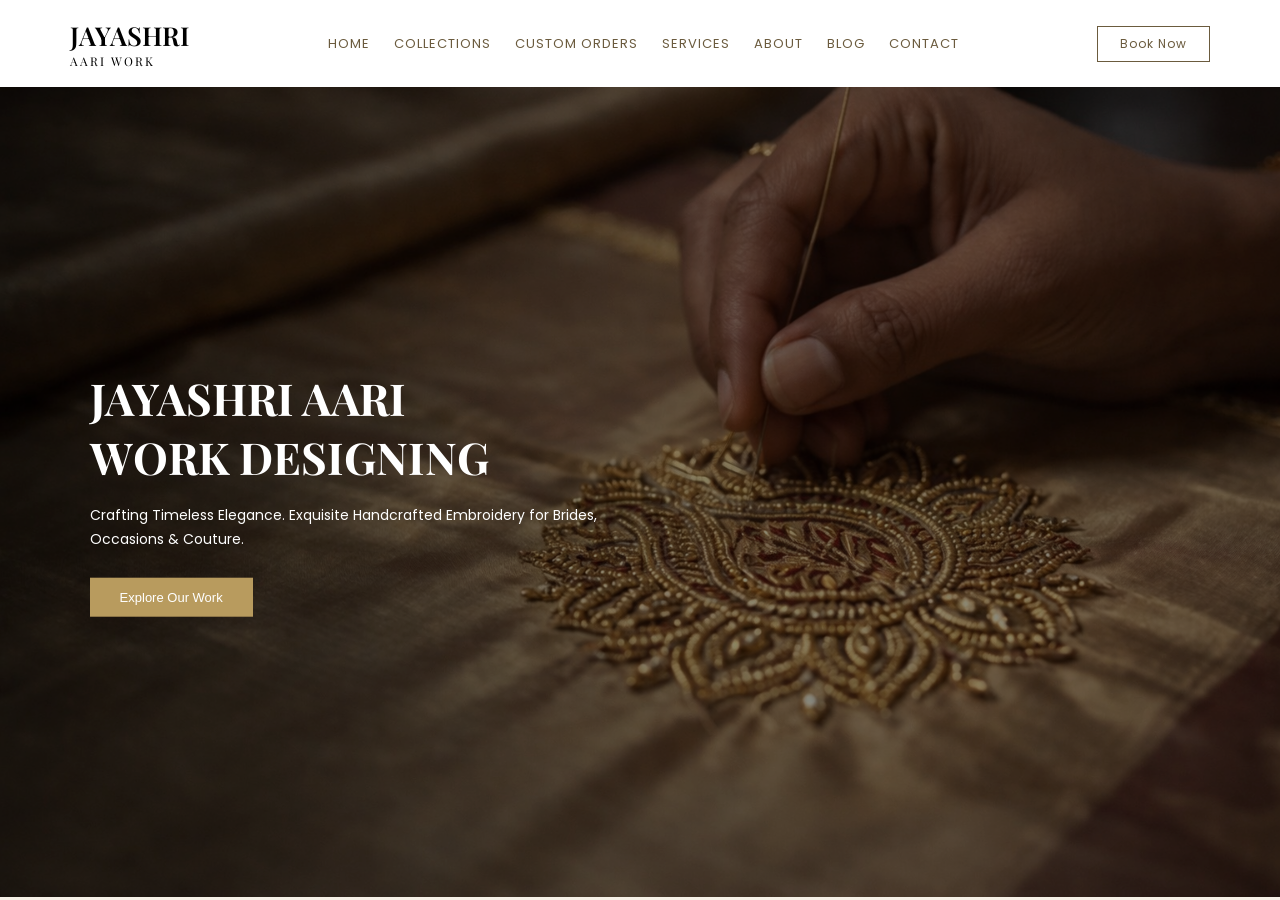
==== index.html @ 200599d6 "add a home page" ====
<!DOCTYPE html>
<html lang="en">
<head>
    <meta charset="UTF-8">
    <title>Jayashri Aari Work</title>

    <link rel="stylesheet" href="style.css">
    <link href="https://fonts.googleapis.com/css2?family=Playfair+Display:wght@400;600&family=Poppins:wght@300;400;500&display=swap" rel="stylesheet">
</head>

<body>

<!-- ================= HEADER ================= -->
<header class="header">

    <!-- LOGO -->
    <div class="logo">
       JAYASHRI <span>AARI WORK</span>
    </div>

    <!-- NAV -->
    <nav class="nav">
        <a href="index.html">Home</a>
        <a href="#">Collections</a>
        <a href="#">Custom Orders</a>
        <a href="#">Services</a>
        <a href="#">About</a>
        <a href="#">Blog</a>
        <a href="#">Contact</a>
    </nav>

    <!-- BOOK NOW -->
    <a 
        href="https://wa.me/917620535309?text=Hello%20Jayashri%20Aari%20Work%20Team%2C%0A%0AI%20am%20interested%20in%20custom%20Aari%20embroidery%20work.%20Please%20share%20details%20about%20designs%2C%20pricing%20and%20availability.%0A%0AThank%20you."
        target="_blank"
        class="shop-btn"
    >
        Book Now
    </a>

</header>

<!-- ================= HERO SECTION ================= -->
<section class="hero">
    <div class="hero-content">
        <h1>JAYASHRI AARI <br> WORK DESIGNING</h1>
        <p>
            Crafting Timeless Elegance. Exquisite Handcrafted
            Embroidery for Brides, Occasions & Couture.
        </p>
        <button class="explore-btn">Explore Our Work</button>
    </div>
</section>

</body>
</html>
---- style.css ----
* {
    margin: 0;
    padding: 0;
    box-sizing: border-box;
}

body {
    font-family: 'Poppins', sans-serif;
    background-color: #f6f1e7;
}

/* ================= HEADER ================= */
.header {
    display: flex;
    align-items: center;
    justify-content: space-between;
    padding: 18px 70px;
    background-color: #ffffff;
}

/* LOGO */
.logo {
    font-family: 'Playfair Display', serif;
    font-size: 26px;
    font-weight: 600;
    color: #000;
}

.logo span {
    display: block;
    font-size: 12px;
    letter-spacing: 2px;
    font-weight: 400;
}

/* NAV */
.nav {
    display: flex;
    gap: 24px;
}

.nav a {
    text-decoration: none;
    color: #6b5b3e;
    font-size: 13px;
    letter-spacing: 1px;
    text-transform: uppercase;
}

/* BOOK NOW */
.shop-btn {
    text-decoration: none;
    border: 1px solid #6b5b3e;
    padding: 8px 22px;
    color: #6b5b3e;
    font-size: 12px;
    letter-spacing: 1px;
}

/* ================= HERO ================= */
.hero {
    position: relative;
    height: calc(100vh - 90px);
    background-image: url("images/hero.png");
    background-size: cover;
    background-position: center right;
}

/* OVERLAY */
.hero::after {
    content: "";
    position: absolute;
    inset: 0;
    background: rgba(0,0,0,0.45);
}

/* HERO CONTENT */
.hero-content {
    position: absolute;
    top: 50%;
    left: 7%;
    transform: translateY(-50%);
    color: #fff;
    max-width: 520px;
    z-index: 2;
}

.hero-content h1 {
    font-family: 'Playfair Display', serif;
    font-size: 44px;
    margin-bottom: 18px;
}

.hero-content p {
    font-size: 14px;
    line-height: 1.7;
    margin-bottom: 26px;
}

/* BUTTON */
.explore-btn {
    background-color: #b89b5e;
    border: none;
    padding: 12px 30px;
    color: #fff;
    font-size: 13px;
    cursor: pointer;
}
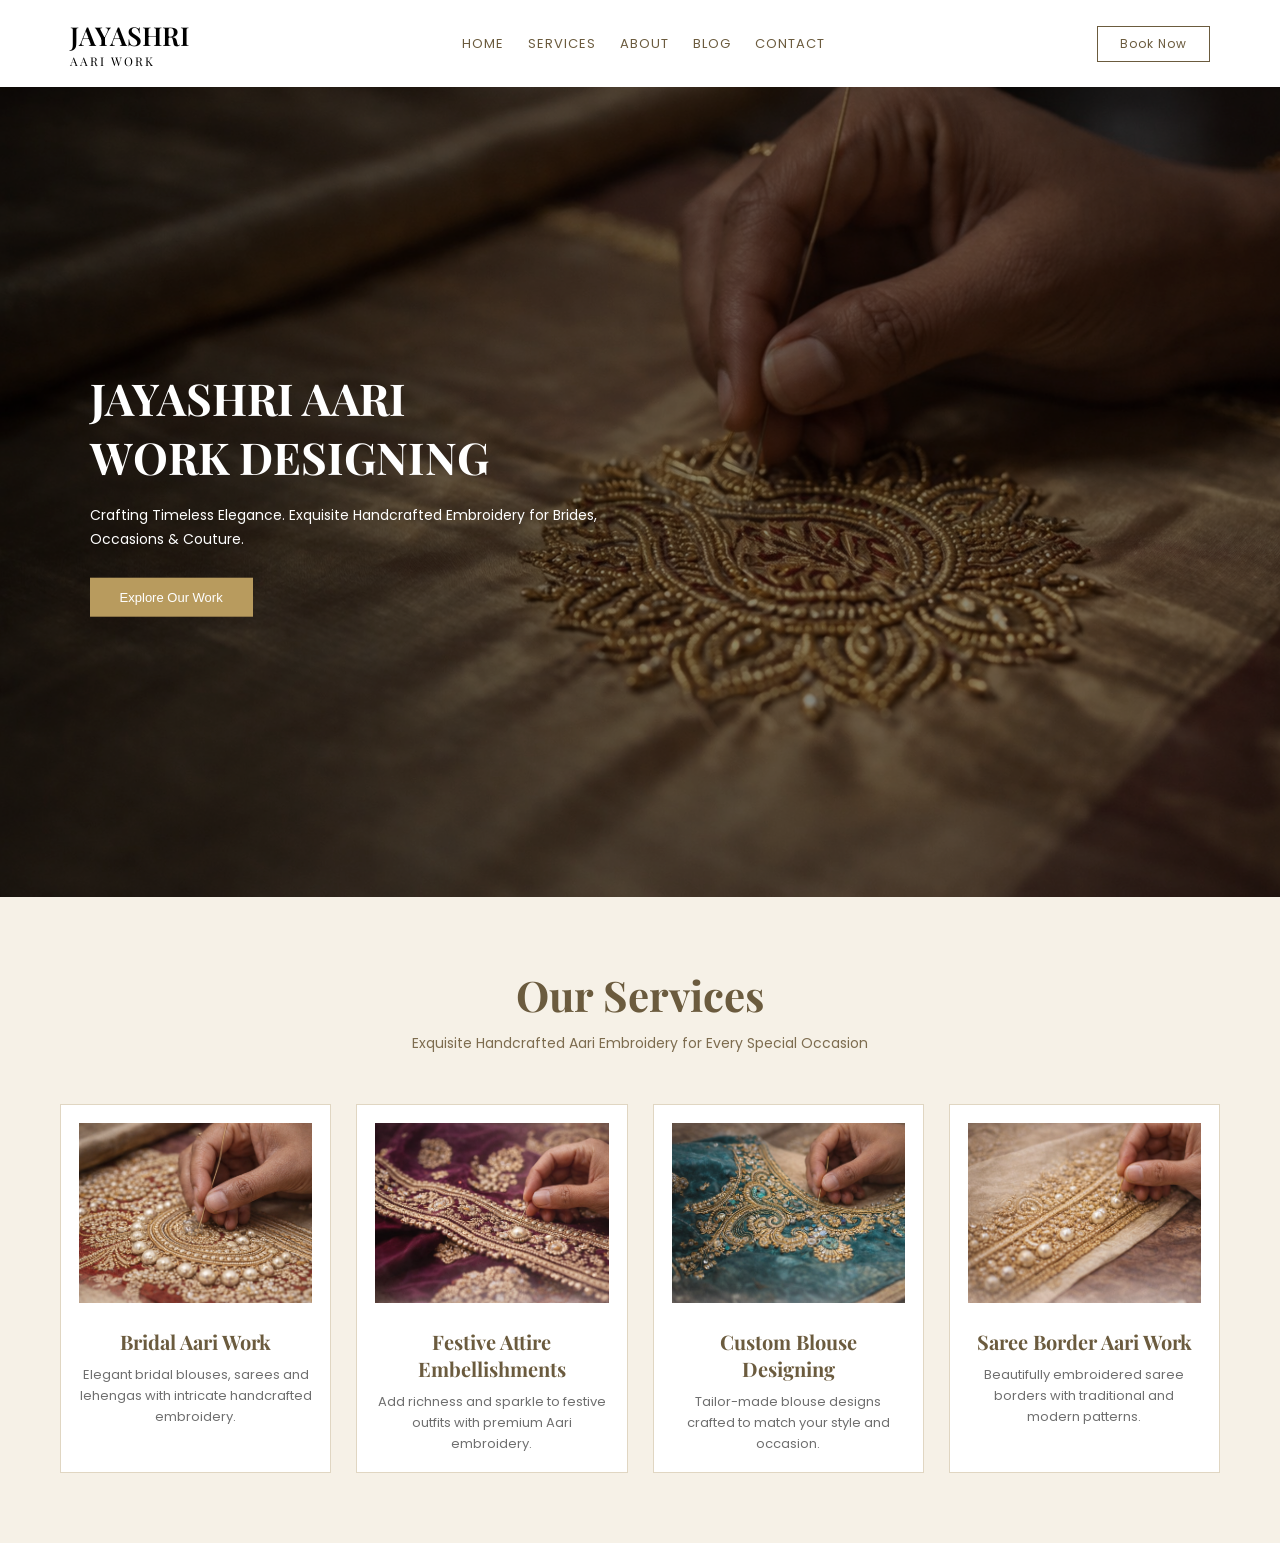
==== commit 190d0313: "add a services" ====
--- a/index.html
+++ b/index.html
@@ -21,9 +21,7 @@
     <!-- NAV -->
     <nav class="nav">
         <a href="index.html">Home</a>
-        <a href="#">Collections</a>
-        <a href="#">Custom Orders</a>
-        <a href="#">Services</a>
+        <a href="#service">Services</a>
         <a href="#">About</a>
         <a href="#">Blog</a>
         <a href="#">Contact</a>
@@ -52,5 +50,55 @@
     </div>
 </section>
 
+
+<!-- SERVICES SECTION -->
+    <section class="services" id="service">
+        <h1>Our Services</h1>
+        <p class="subtitle">
+            Exquisite Handcrafted Aari Embroidery for Every Special Occasion
+        </p>
+
+        <div class="services-container">
+
+            <!-- Service 1 -->
+            <div class="service-card">
+                <img src="images/service1.png" alt="Bridal Aari Work">
+                <h3>Bridal Aari Work</h3>
+                <p>
+                    Elegant bridal blouses, sarees and lehengas with intricate handcrafted embroidery.
+                </p>
+            </div>
+
+            <!-- Service 2 -->
+            <div class="service-card">
+                <img src="images/service2png.png" alt="Festive Wear">
+                <h3>Festive Attire Embellishments</h3>
+                <p>
+                    Add richness and sparkle to festive outfits with premium Aari embroidery.
+                </p>
+            </div>
+
+            <!-- Service 3 -->
+            <div class="service-card">
+                <img src="images/service3.png" alt="Custom Blouse">
+                <h3>Custom Blouse Designing</h3>
+                <p>
+                    Tailor-made blouse designs crafted to match your style and occasion.
+                </p>
+            </div>
+
+            <!-- Service 4 -->
+            <div class="service-card">
+                <img src="images/service4png.png" alt="Saree Border">
+                <h3>Saree Border Aari Work</h3>
+                <p>
+                    Beautifully embroidered saree borders with traditional and modern patterns.
+                </p>
+            </div>
+
+        </div>
+    </section>
+
+
 </body>
 </html>
--- a/style.css
+++ b/style.css
@@ -105,4 +105,65 @@
     color: #fff;
     font-size: 13px;
     cursor: pointer;
+}
+
+/* SERVICES SECTION */
+.services {
+    padding: 70px 60px;
+    text-align: center;
+}
+
+.services h1 {
+    font-family: 'Playfair Display', serif;
+    font-size: 42px;
+    color: #6b5b3e;
+    margin-bottom: 10px;
+}
+
+.subtitle {
+    font-size: 14px;
+    color: #7d6c4f;
+    margin-bottom: 50px;
+}
+
+/* FLEX CONTAINER (ONE LINE) */
+.services-container {
+    display: flex;
+    gap: 25px;
+    justify-content: space-between;
+    flex-wrap: nowrap; /* ⭐ all services in one line */
+}
+
+/* SERVICE CARD */
+.service-card {
+    background-color: #fff;
+    width: 25%;
+    border: 1px solid #e0d6c2;
+    padding: 18px;
+    transition: all 0.3s ease;
+}
+
+.service-card:hover {
+    transform: translateY(-8px);
+    box-shadow: 0 10px 30px rgba(0,0,0,0.12);
+}
+
+.service-card img {
+    width: 100%;
+    height: 180px;
+    object-fit: cover;
+    margin-bottom: 18px;
+}
+
+.service-card h3 {
+    font-family: 'Playfair Display', serif;
+    font-size: 20px;
+    color: #6b5b3e;
+    margin-bottom: 10px;
+}
+
+.service-card p {
+    font-size: 13px;
+    color: #6f6f6f;
+    line-height: 1.6;
 }
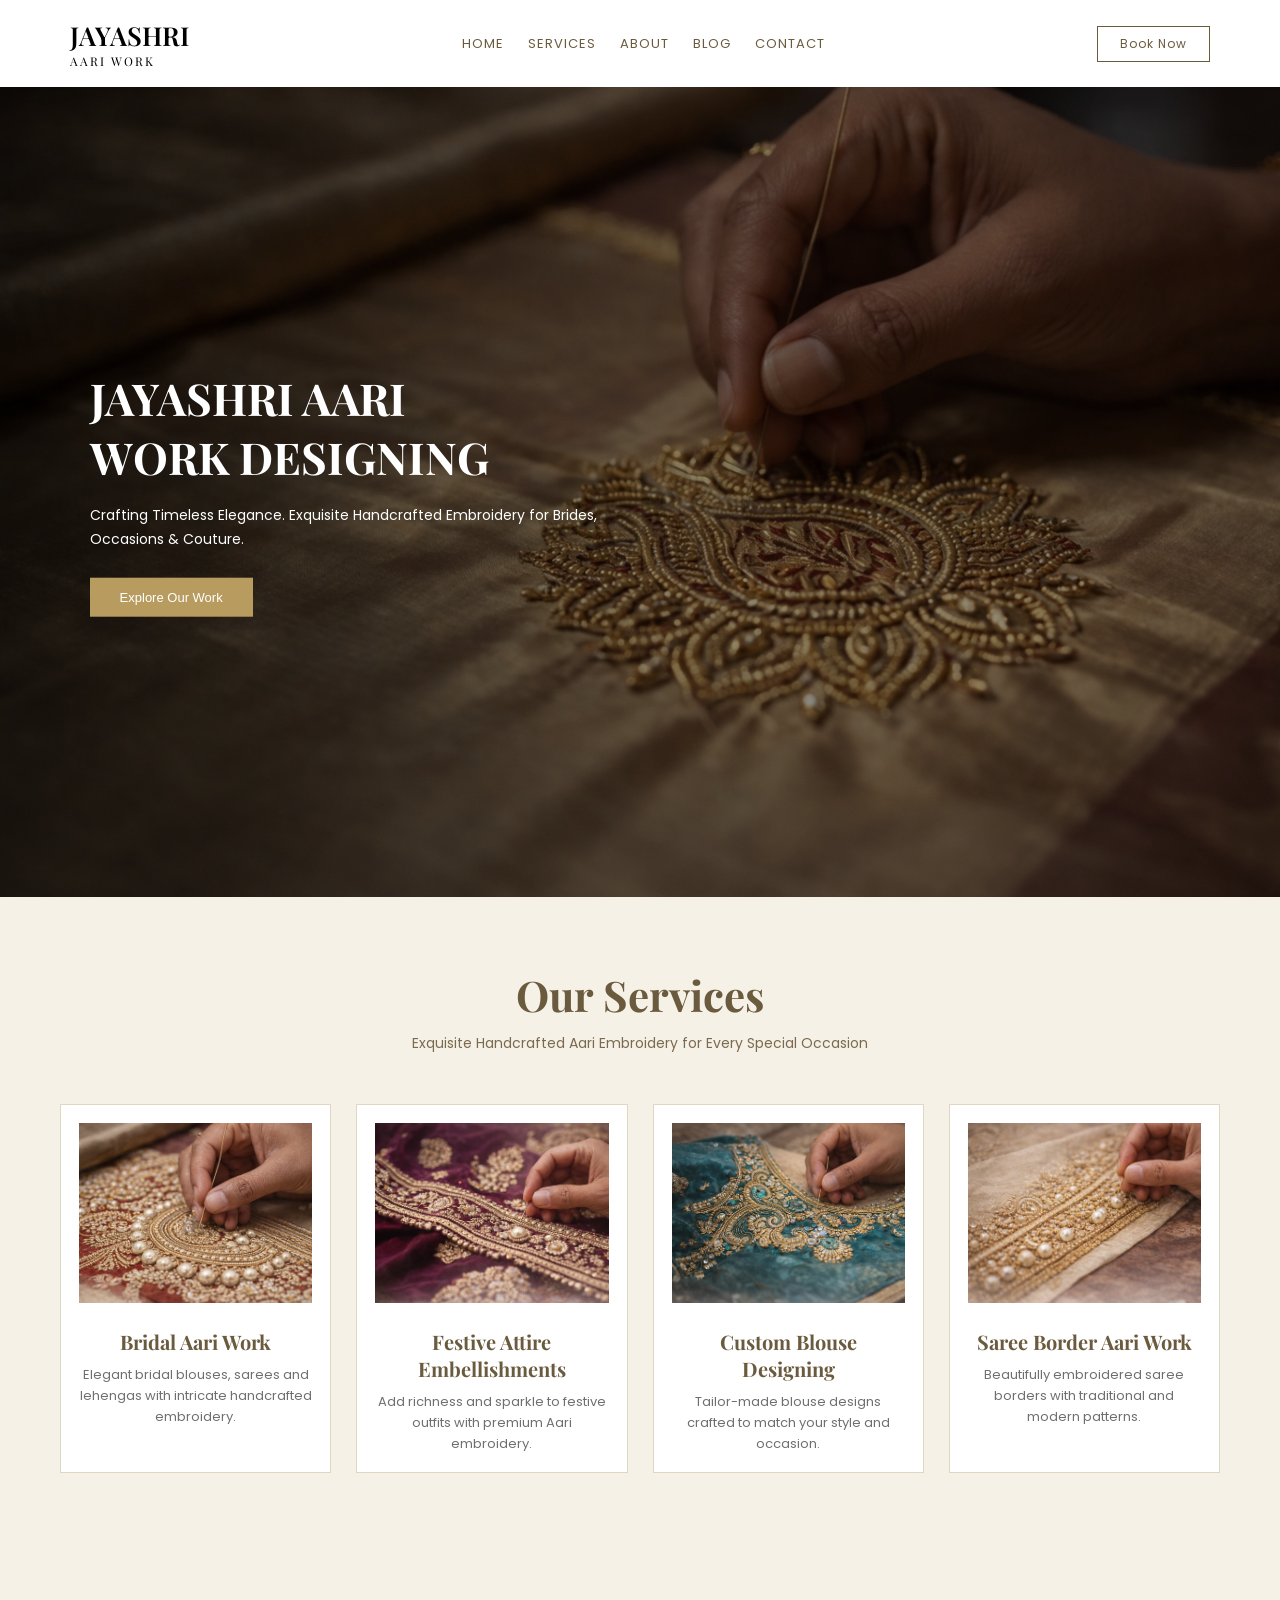
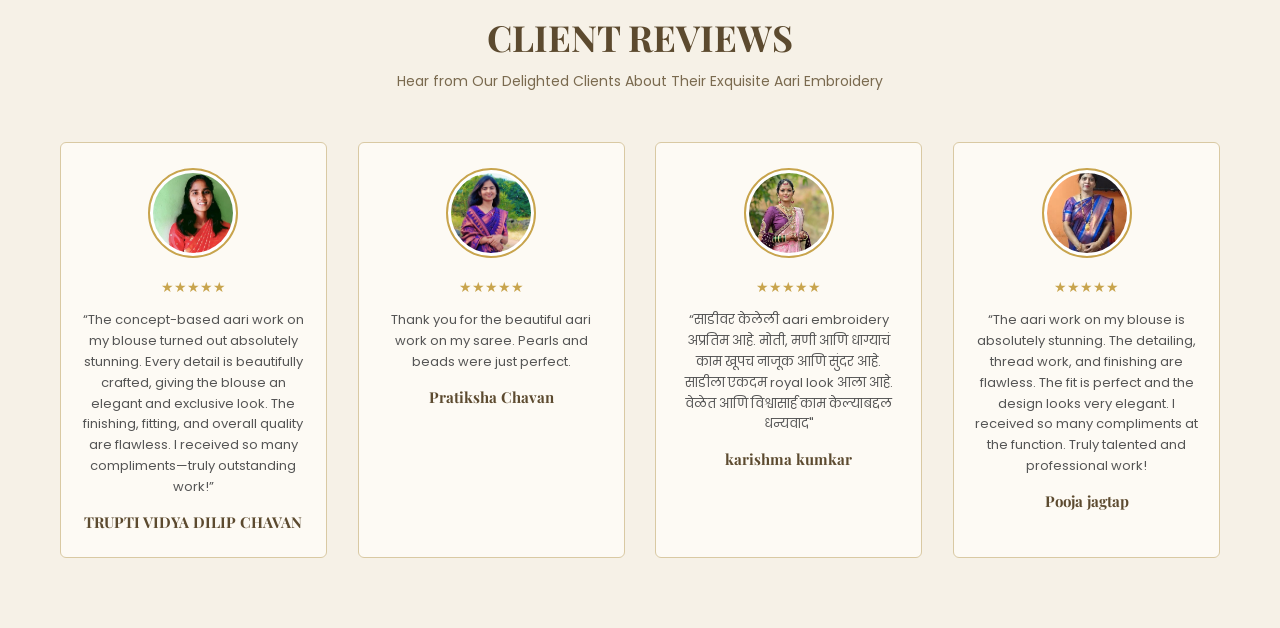
==== commit 8ff06c65: "add a media queries ,reviews" ====
--- a/index.html
+++ b/index.html
@@ -1,57 +1,57 @@
 <!DOCTYPE html>
 <html lang="en">
+
 <head>
     <meta charset="UTF-8">
     <title>Jayashri Aari Work</title>
 
     <link rel="stylesheet" href="style.css">
-    <link href="https://fonts.googleapis.com/css2?family=Playfair+Display:wght@400;600&family=Poppins:wght@300;400;500&display=swap" rel="stylesheet">
+    <link
+        href="https://fonts.googleapis.com/css2?family=Playfair+Display:wght@400;600&family=Poppins:wght@300;400;500&display=swap"
+        rel="stylesheet">
 </head>
 
 <body>
 
-<!-- ================= HEADER ================= -->
-<header class="header">
+    <!-- ================= HEADER ================= -->
+    <header class="header">
 
-    <!-- LOGO -->
-    <div class="logo">
-       JAYASHRI <span>AARI WORK</span>
-    </div>
+        <!-- LOGO -->
+        <div class="logo">
+            JAYASHRI <span>AARI WORK</span>
+        </div>
 
-    <!-- NAV -->
-    <nav class="nav">
-        <a href="index.html">Home</a>
-        <a href="#service">Services</a>
-        <a href="#">About</a>
-        <a href="#">Blog</a>
-        <a href="#">Contact</a>
-    </nav>
+        <!-- NAV -->
+        <nav class="nav">
+            <a href="index.html">Home</a>
+            <a href="#service">Services</a>
+            <a href="#">About</a>
+            <a href="#">Blog</a>
+            <a href="#">Contact</a>
+        </nav>
 
-    <!-- BOOK NOW -->
-    <a 
-        href="https://wa.me/917620535309?text=Hello%20Jayashri%20Aari%20Work%20Team%2C%0A%0AI%20am%20interested%20in%20custom%20Aari%20embroidery%20work.%20Please%20share%20details%20about%20designs%2C%20pricing%20and%20availability.%0A%0AThank%20you."
-        target="_blank"
-        class="shop-btn"
-    >
-        Book Now
-    </a>
+        <!-- BOOK NOW -->
+        <a href="https://wa.me/917620535309?text=Hello%20Jayashri%20Aari%20Work%20Team%2C%0A%0AI%20am%20interested%20in%20custom%20Aari%20embroidery%20work.%20Please%20share%20details%20about%20designs%2C%20pricing%20and%20availability.%0A%0AThank%20you."
+            target="_blank" class="shop-btn">
+            Book Now
+        </a>
 
-</header>
+    </header>
 
-<!-- ================= HERO SECTION ================= -->
-<section class="hero">
-    <div class="hero-content">
-        <h1>JAYASHRI AARI <br> WORK DESIGNING</h1>
-        <p>
-            Crafting Timeless Elegance. Exquisite Handcrafted
-            Embroidery for Brides, Occasions & Couture.
-        </p>
-        <button class="explore-btn">Explore Our Work</button>
-    </div>
-</section>
+    <!-- ================= HERO SECTION ================= -->
+    <section class="hero">
+        <div class="hero-content">
+            <h1>JAYASHRI AARI <br> WORK DESIGNING</h1>
+            <p>
+                Crafting Timeless Elegance. Exquisite Handcrafted
+                Embroidery for Brides, Occasions & Couture.
+            </p>
+            <button class="explore-btn">Explore Our Work</button>
+        </div>
+    </section>
 
 
-<!-- SERVICES SECTION -->
+    <!-- SERVICES SECTION -->
     <section class="services" id="service">
         <h1>Our Services</h1>
         <p class="subtitle">
@@ -100,5 +100,63 @@
     </section>
 
 
+    <section class="reviews-section">
+
+        <h2>CLIENT REVIEWS</h2>
+        <p class="subtitle">
+            Hear from Our Delighted Clients About Their Exquisite Aari Embroidery
+        </p>
+
+        <div class="reviews-container">
+
+            <!-- Review 1 -->
+            <div class="review-card">
+                <img src="images/truptijpg.jpg" alt="Client">
+                <div class="stars">★★★★★</div>
+                <p>
+                 “The concept-based aari work on my blouse turned out absolutely stunning. Every detail is beautifully crafted, giving the blouse an elegant and exclusive look. The finishing, fitting, and overall quality are flawless. I received so many compliments—truly outstanding work!”
+                </p>
+                <h4>TRUPTI VIDYA DILIP CHAVAN</h4>
+            </div>
+
+            <!-- Review 2 -->
+            <div class="review-card">
+                <img src="images/pratiksha.jpeg" alt="Client">
+                <div class="stars">★★★★★</div>
+                <p>
+                    Thank you for the beautiful aari work on my saree.
+                    Pearls and beads were just perfect.
+                </p>
+                <h4>Pratiksha Chavan</h4>
+            </div>
+
+            <!-- Review 3 -->
+            <div class="review-card">
+                <img src="images/karishma.jpeg" alt="Client">
+                <div class="stars">★★★★★</div>
+                <p>
+                    “साडीवर केलेली aari embroidery अप्रतिम आहे. मोती, मणी आणि धाग्याचं काम खूपच नाजूक आणि सुंदर आहे.
+                    साडीला एकदम royal look आला आहे. वेळेत आणि विश्वासार्ह काम केल्याबद्दल धन्यवाद"
+                </p>
+                <h4>karishma kumkar</h4>
+            </div>
+
+            <!-- Review 4 -->
+            <div class="review-card">
+                <img src="images/pooja (1).jpeg" alt="Client">
+                <div class="stars">★★★★★</div>
+                <p>
+                    “The aari work on my blouse is absolutely stunning. The detailing, thread work, and finishing are
+                    flawless. The fit is perfect and the design looks very elegant. I received so many compliments at
+                    the function. Truly talented and professional work!
+                </p>
+                <h4>Pooja jagtap</h4>
+            </div>
+
+        </div>
+
+    </section>
+   
 </body>
+
 </html>
--- a/style.css
+++ b/style.css
@@ -131,7 +131,7 @@
     display: flex;
     gap: 25px;
     justify-content: space-between;
-    flex-wrap: nowrap; /* ⭐ all services in one line */
+    flex-wrap: nowrap; 
 }
 
 /* SERVICE CARD */
@@ -166,4 +166,228 @@
     font-size: 13px;
     color: #6f6f6f;
     line-height: 1.6;
+}
+/* client review */
+* {
+  margin: 0;
+  padding: 0;
+  box-sizing: border-box;
+}
+
+body {
+  font-family: 'Poppins', sans-serif;
+  background: #f6f1e7;
+}
+
+/* SECTION */
+.reviews-section {
+  padding: 70px 60px;
+  text-align: center;
+}
+
+.reviews-section h2 {
+  font-family: 'Playfair Display', serif;
+  font-size: 36px;
+  color: #5c4a2f;
+  margin-bottom: 10px;
+}
+
+.subtitle {
+  font-size: 14px;
+  color: #7a6a4f;
+  margin-bottom: 50px;
+}
+
+/* FLEX CONTAINER – ONE LINE */
+.reviews-container {
+  display: flex;
+  justify-content: space-between;
+  gap: 25px;
+}
+
+/* CARD */
+.review-card {
+  background: #fdfaf4;
+  border: 1px solid #d9c9a3;
+  padding: 25px 20px;
+  width: 23%;
+  text-align: center;
+  border-radius: 6px;
+}
+
+/* IMAGE – SHARP & CLEAR */
+.review-card img {
+  width: 90px;
+  height: 90px;
+  border-radius: 50%;
+  object-fit: cover;
+  object-position: center;
+  margin-bottom: 12px;
+
+  border: 2px solid #c8a44d;
+  padding: 3px;
+  background: #fff;
+
+  image-rendering: -webkit-optimize-contrast;
+  image-rendering: crisp-edges;
+}
+
+/* STARS */
+.stars {
+  color: #c8a44d;
+  font-size: 14px;
+  margin-bottom: 12px;
+}
+
+/* REVIEW TEXT */
+.review-card p {
+  font-size: 13px;
+  line-height: 1.6;
+  color: #555;
+  margin-bottom: 14px;
+}
+
+/* NAME */
+.review-card h4 {
+  font-family: 'Playfair Display', serif;
+  font-size: 15px;
+  color: #5c4a2f;
+}
+
+.menu-toggle {
+  display: none;
+  flex-direction: column;
+  cursor: pointer;
+  gap: 5px;
+}
+
+.menu-toggle span {
+  width: 25px;
+  height: 2px;
+  background-color: #6b5b3e;
+}
+
+
+
+@media (max-width: 992px) {
+
+  .header {
+    padding: 14px 40px;
+  }
+
+  .logo {
+    font-size: 22px;
+  }
+
+  .nav {
+    gap: 16px;
+  }
+
+  .hero-content {
+    left: 5%;
+    max-width: 90%;
+  }
+
+  .hero-content h1 {
+    font-size: 34px;
+  }
+
+  .services {
+    padding: 60px 40px;
+  }
+
+  .service-card {
+    width: 48%;
+  }
+
+  .reviews-section {
+    padding: 60px 40px;
+  }
+
+  .review-card {
+    width: 48%;
+  }
+}@media (max-width: 768px) {
+
+  /* HEADER */
+  .header {
+    padding: 14px 20px;
+    position: relative;
+  }
+  /* LOGO CENTER */
+  .logo {
+    position: relative;
+    left: 50%;
+    transform: translateX(-50%);
+    font-size: 22px;
+    font-weight: 600;
+  }
+
+  /* SHOW TOGGLE */
+  .menu-toggle {
+    display: flex;
+  }
+
+  /* HIDE NAV INITIALLY */
+  .nav {
+    position: absolute;
+    top: 100%;
+    left: 0;
+    width: 100%;
+    background: #ffffff;
+    flex-direction: column;
+    align-items: center;
+    gap: 18px;
+    padding: 20px 0;
+    display: none;
+    border-top: 1px solid #ddd;
+    z-index: 999;
+  }
+
+  .nav.active {
+    display: flex;
+  }
+
+  .shop-btn {
+    display: none;
+  }
+
+  /* HERO */
+  .hero {
+    height: 80vh;
+  }
+
+  .hero-content h1 {
+    font-size: 28px;
+  }
+
+  .hero-content p {
+    font-size: 13px;
+  }
+
+  /* SERVICES */
+  .services {
+    padding: 50px 20px;
+  }
+
+  .services-container {
+    flex-direction: column;
+  }
+
+  .service-card {
+    width: 100%;
+  }
+
+  /* REVIEWS */
+  .reviews-section {
+    padding: 50px 20px;
+  }
+
+  .reviews-container {
+    flex-direction: column;
+  }
+
+  .review-card {
+    width: 100%;
+  }
 }
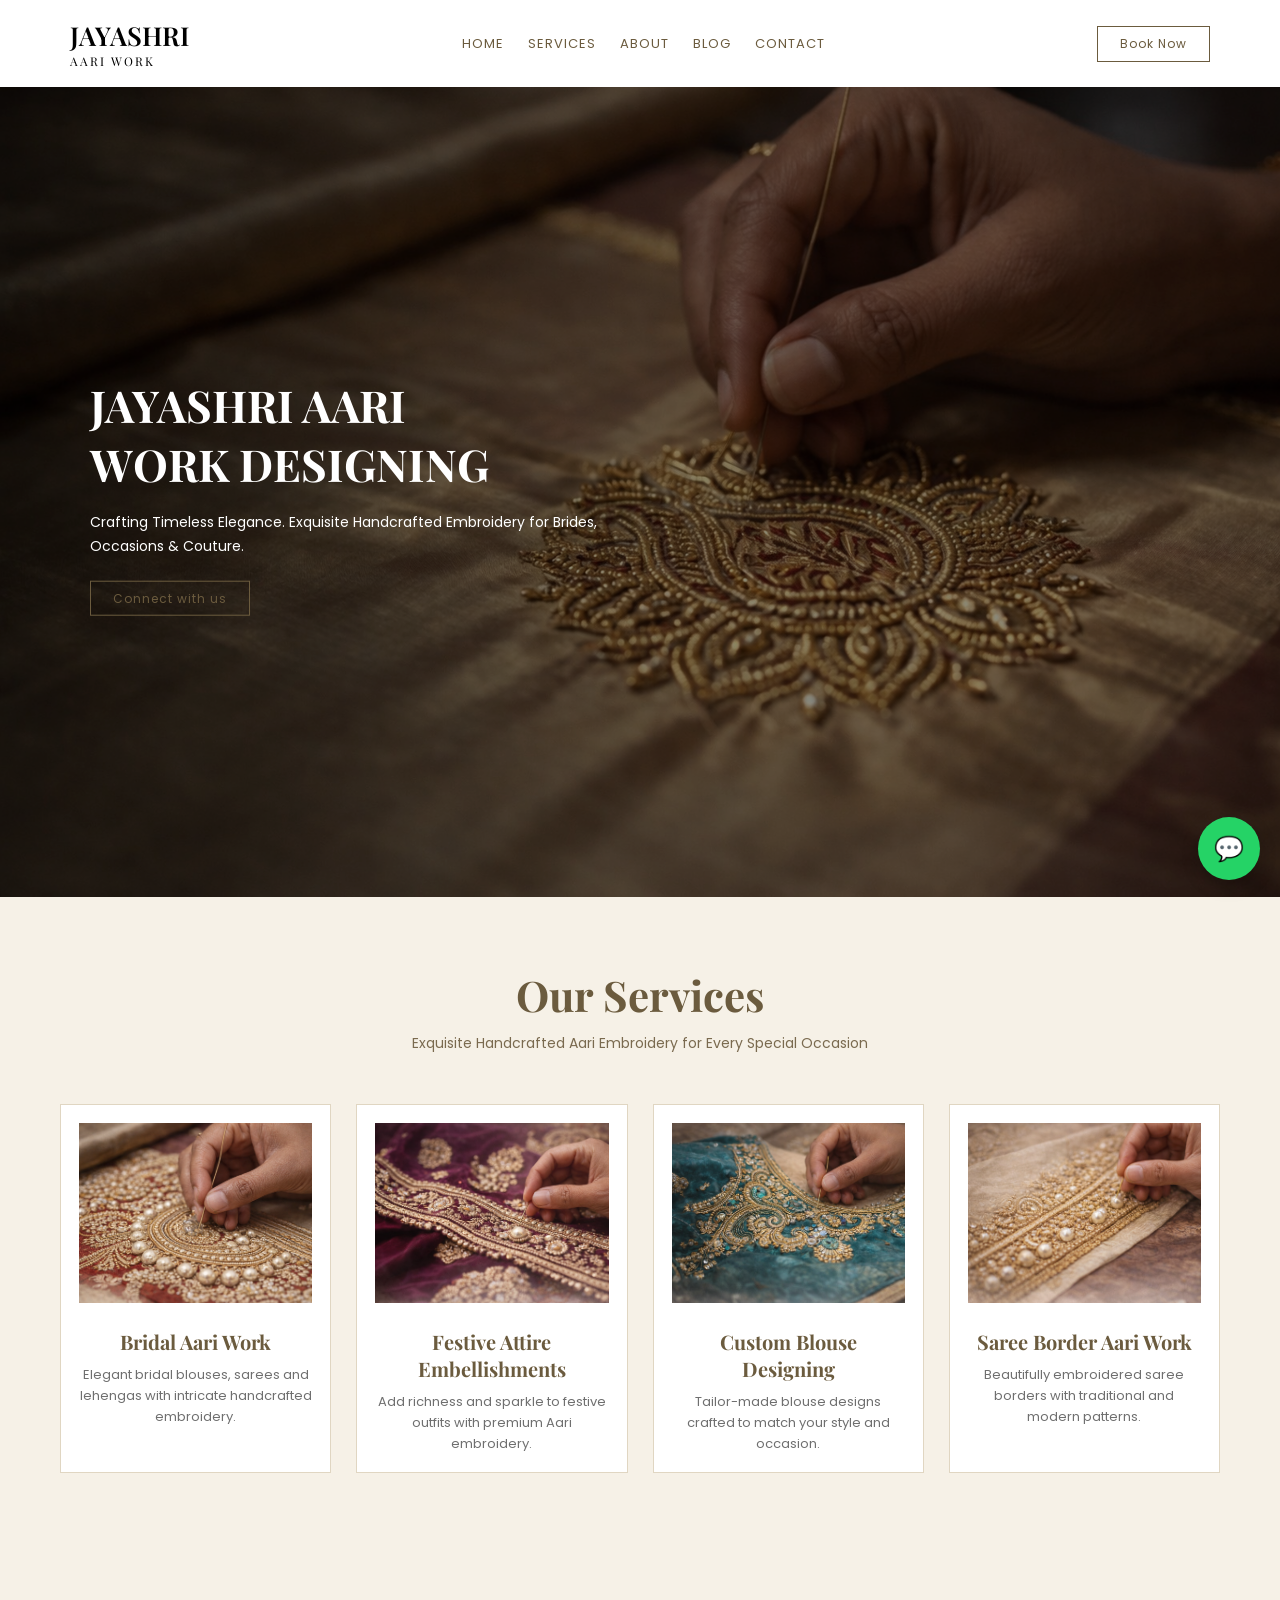
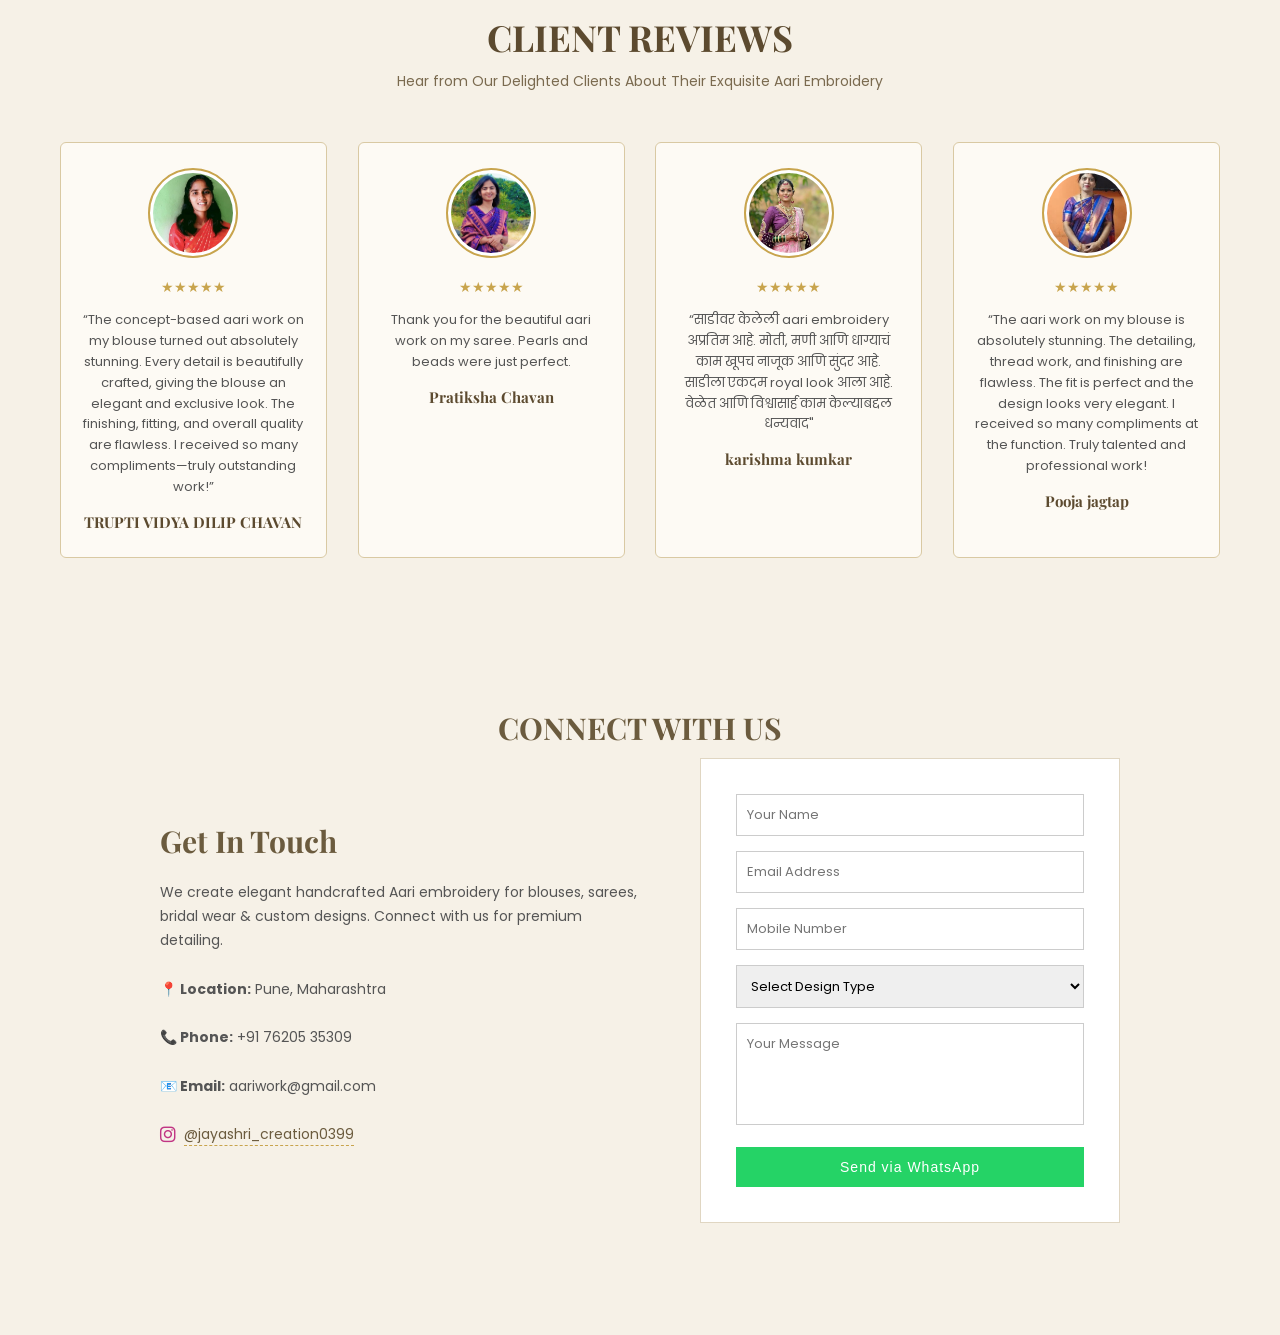
==== commit 42b8ec8b: "add contact page" ====
--- a/index.html
+++ b/index.html
@@ -27,7 +27,7 @@
             <a href="#service">Services</a>
             <a href="#">About</a>
             <a href="#">Blog</a>
-            <a href="#">Contact</a>
+            <a href="contact.html">Contact</a>
         </nav>
 
         <!-- BOOK NOW -->
@@ -46,7 +46,11 @@
                 Crafting Timeless Elegance. Exquisite Handcrafted
                 Embroidery for Brides, Occasions & Couture.
             </p>
-            <button class="explore-btn">Explore Our Work</button>
+        <a href="https://wa.me/917620535309?text=Hello%20Jayashri%20Aari%20Work%20Team%2C%0A%0AI%20am%20interested%20in%20custom%20Aari%20embroidery%20work.%20Please%20share%20details%20about%20designs%2C%20pricing%20and%20availability.%0A%0AThank%20you."
+   target="_blank"
+   class="shop-btn">
+   Connect with us
+</a>
         </div>
     </section>
 
@@ -156,7 +160,21 @@
         </div>
 
     </section>
-   
+   <section id="contact">
+  <iframe 
+    src="contact.html" 
+    width="100%" 
+    height="700" 
+    style="border:none;"
+  ></iframe>
+</section>
+<a
+  href="https://wa.me/917620535309"
+  class="whatsapp-float"
+  target="_blank"
+>
+  💬
+</a>
 </body>
 
 </html>
--- a/style.css
+++ b/style.css
@@ -390,4 +390,221 @@
   .review-card {
     width: 100%;
   }
+}
+
+
+/* contact */
+
+* {
+  margin: 0;
+  padding: 0;
+  box-sizing: border-box;
+}
+
+body {
+  font-family: 'Poppins', sans-serif;
+  background: #f6f1e7;
+}
+
+/* HEADER */
+.header {
+  padding: 18px 70px;
+  background: #fff;
+}
+
+.logo {
+  font-family: 'Playfair Display', serif;
+  font-size: 26px;
+}
+
+.logo span {
+  display: block;
+  font-size: 12px;
+  letter-spacing: 2px;
+}
+
+/* ================= RESET ================= */
+* {
+  margin: 0;
+  padding: 0;
+  box-sizing: border-box;
+}
+
+body {
+  font-family: 'Poppins', sans-serif;
+  background-color: #f6f1e7;
+  color: #333;
+}
+
+/* ================= CONTACT SECTION ================= */
+.contact-section {
+  padding: 80px 60px;
+  animation: fadeUp 1s ease;
+}
+.contact-section h2 {
+  font-family: 'Playfair Display', serif;
+  font-size: 30px;
+  color: #6b5b3e;
+  margin-bottom: 10px;
+  text-align: center;   
+}
+
+.contact-wrapper {
+  display: flex;
+  gap: 60px;
+  align-items: center;
+  justify-content: center;
+}
+
+/* ================= LEFT CONTENT ================= */
+.contact-info {
+  max-width: 480px;
+}
+
+.contact-info h1 {
+  font-family: 'Playfair Display', serif;
+  font-size: 30px;
+  margin-bottom: 20px;
+  color: #6b5b3e;
+}
+
+.contact-info p {
+  font-size: 14px;
+  line-height: 1.7;
+  margin-bottom: 25px;
+  color: #555;
+}
+
+/* CONTACT DETAILS */
+.contact-details {
+  margin-top: 20px;
+}
+
+.contact-item {
+  margin-bottom: 14px;
+  font-size: 14px;
+  color: #6b5b3e;
+}
+
+/* LINKS */
+.contact-item a {
+  text-decoration: none;
+  color: #6b5b3e;
+  border-bottom: 1px dashed #c8a44d;
+  transition: color 0.3s ease;
+}
+
+.contact-item a:hover {
+  color: #b89b5e;
+}
+
+/* INSTAGRAM */
+.contact-item.instagram {
+  display: flex;
+  align-items: center;
+  gap: 8px;
+}
+
+.contact-item.instagram i {
+  font-size: 18px;
+  color: #c13584;
+}
+
+/* ================= FORM ================= */
+.contact-form {
+  background-color: #ffffff;
+  padding: 35px;
+  width: 420px;
+  border: 1px solid #e0d6c2;
+}
+
+.contact-form input,
+.contact-form select,
+.contact-form textarea {
+  width: 100%;
+  padding: 10px;
+  margin-bottom: 15px;
+  border: 1px solid #ccc;
+  font-size: 13px;
+  font-family: 'Poppins', sans-serif;
+}
+
+.contact-form textarea {
+  resize: none;
+}
+
+/* BUTTON */
+.btn-whatsapp {
+  width: 100%;
+  background-color: #25d366;
+  border: none;
+  color: #ffffff;
+  padding: 12px;
+  cursor: pointer;
+  font-size: 14px;
+  letter-spacing: 1px;
+  transition: background 0.3s ease;
+}
+
+.btn-whatsapp:hover {
+  background-color: #1ebe5d;
+}
+
+/* ================= FLOATING WHATSAPP ================= */
+.whatsapp-float {
+  position: fixed;
+  bottom: 20px;
+  right: 20px;
+  background-color: #25d366;
+  color: #ffffff;
+  font-size: 24px;
+  padding: 14px 16px;
+  border-radius: 50%;
+  text-decoration: none;
+  box-shadow: 0 6px 18px rgba(0, 0, 0, 0.2);
+}
+
+/* ================= ANIMATION ================= */
+@keyframes fadeUp {
+  from {
+    opacity: 0;
+    transform: translateY(30px);
+  }
+  to {
+    opacity: 1;
+    transform: translateY(0);
+  }
+}
+
+/* ================= RESPONSIVE ================= */
+
+/* TABLET */
+@media (max-width: 992px) {
+  .contact-section {
+    padding: 60px 40px;
+  }
+
+  .contact-wrapper {
+    gap: 40px;
+  }
+}
+
+/* MOBILE */
+@media (max-width: 768px) {
+  .contact-wrapper {
+    flex-direction: column;
+    text-align: center;
+  }
+
+  .contact-info {
+    max-width: 100%;
+  }
+
+  .contact-item.instagram {
+    justify-content: center;
+  }
+
+  .contact-form {
+    width: 100%;
+  }
 }
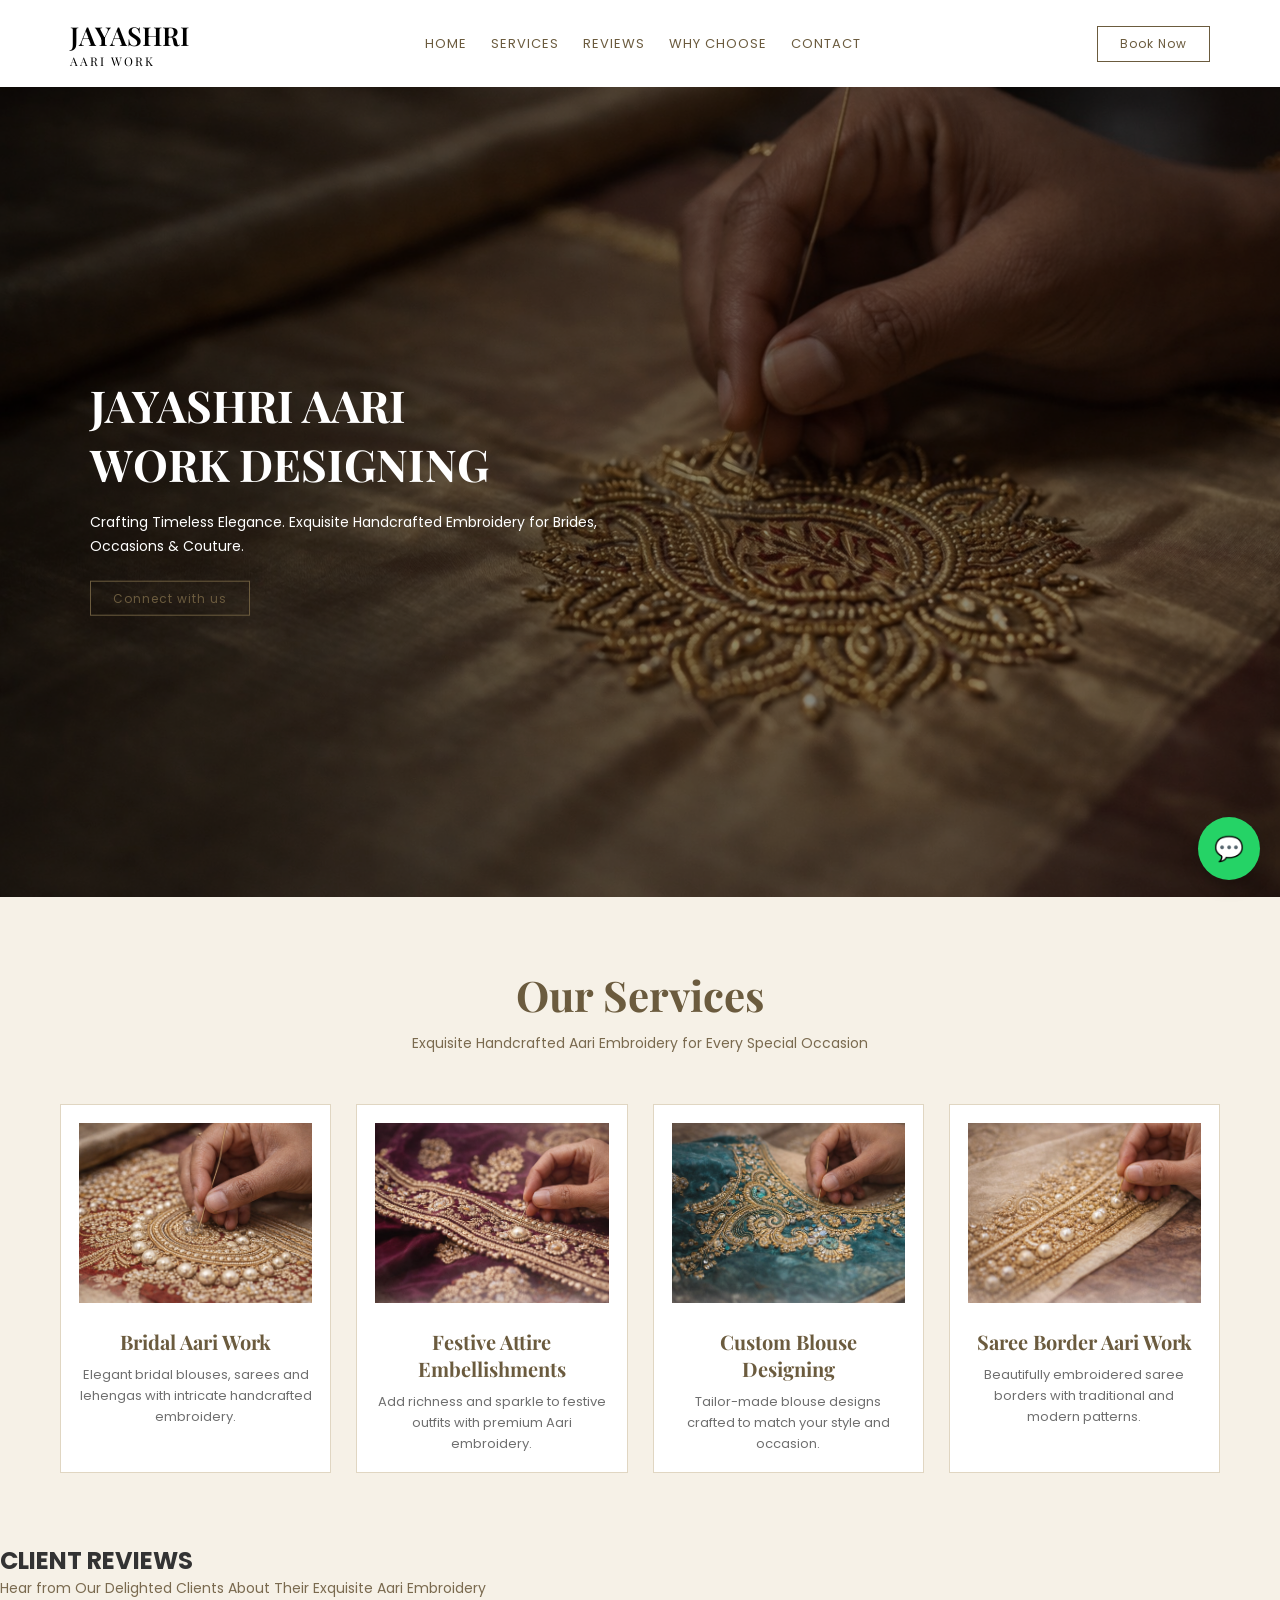
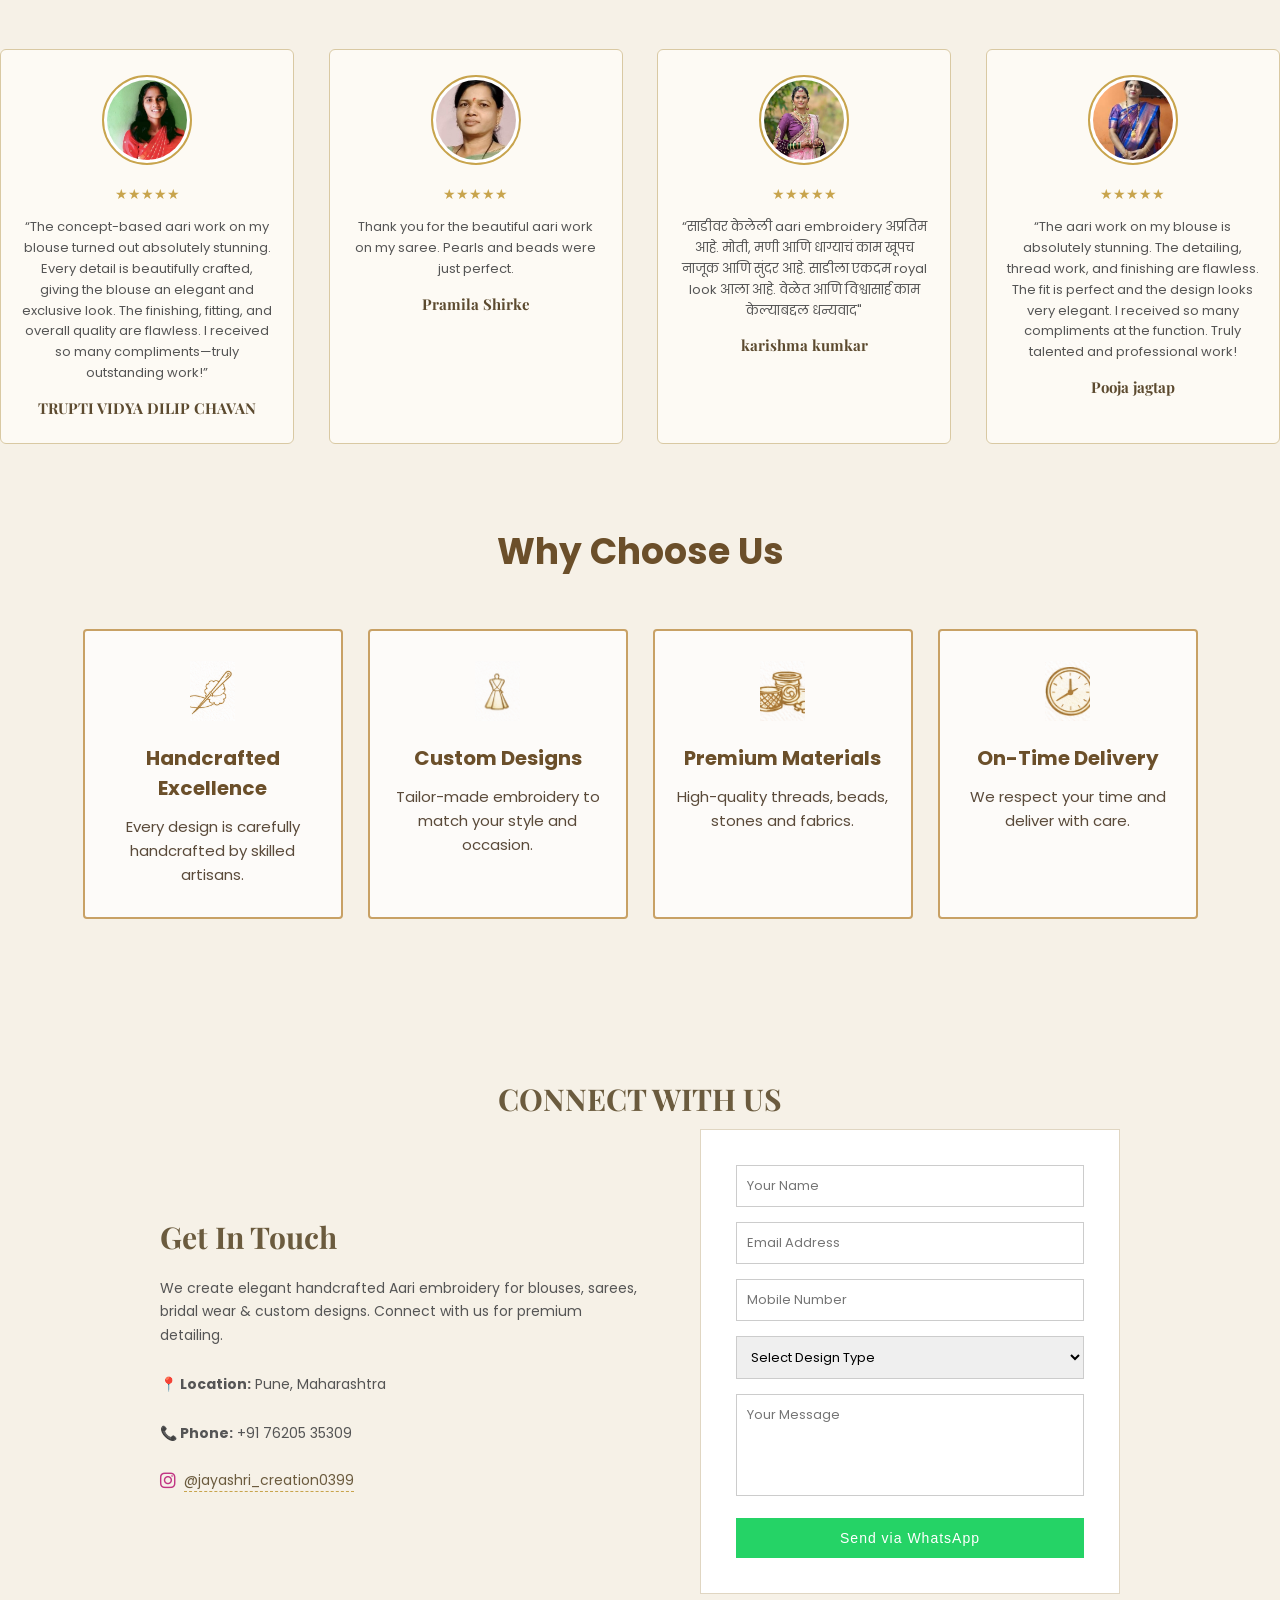
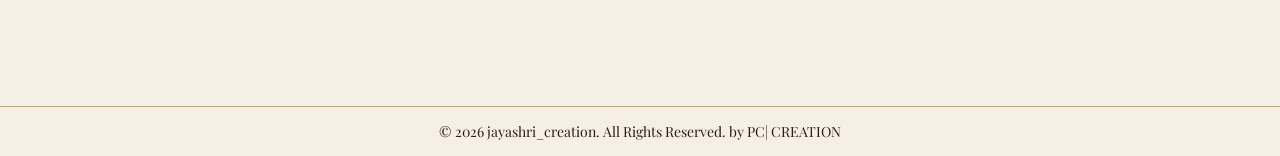
==== commit 2708726f: "add a why choose page correct tht mistakes" ====
--- a/index.html
+++ b/index.html
@@ -25,8 +25,9 @@
         <nav class="nav">
             <a href="index.html">Home</a>
             <a href="#service">Services</a>
-            <a href="#">About</a>
-            <a href="#">Blog</a>
+    
+            <a href="#reviews">Reviews</a>
+            <a href="#whychoose">Why Choose</a>
             <a href="contact.html">Contact</a>
         </nav>
 
@@ -104,7 +105,7 @@
     </section>
 
 
-    <section class="reviews-section">
+    <section class="reviews" id="reviews">
 
         <h2>CLIENT REVIEWS</h2>
         <p class="subtitle">
@@ -125,13 +126,13 @@
 
             <!-- Review 2 -->
             <div class="review-card">
-                <img src="images/pratiksha.jpeg" alt="Client">
+                <img src="images/WhatsApp Image 2026-03-02 at 7.55.52 PM.jpeg"" alt="Client">
                 <div class="stars">★★★★★</div>
                 <p>
                     Thank you for the beautiful aari work on my saree.
                     Pearls and beads were just perfect.
                 </p>
-                <h4>Pratiksha Chavan</h4>
+                <h4>Pramila Shirke</h4>
             </div>
 
             <!-- Review 3 -->
@@ -160,6 +161,35 @@
         </div>
 
     </section>
+    <section class="why-choose" id="whychoose">
+  <h2>Why Choose Us</h2>
+
+  <div class="cards">
+    <div class="card">
+      <img src="images/icon1.png" alt="Handcrafted">
+      <h3>Handcrafted Excellence</h3>
+      <p>Every design is carefully handcrafted by skilled artisans.</p>
+    </div>
+
+    <div class="card">
+      <img src="images/icon2.png" alt="Custom Design">
+      <h3>Custom Designs</h3>
+      <p>Tailor-made embroidery to match your style and occasion.</p>
+    </div>
+
+    <div class="card">
+      <img src="images/icon3.png" alt="Premium Material">
+      <h3>Premium Materials</h3>
+      <p>High-quality threads, beads, stones and fabrics.</p>
+    </div>
+
+    <div class="card">
+      <img src="images/icon4.png" alt="On Time">
+      <h3>On-Time Delivery</h3>
+      <p>We respect your time and deliver with care.</p>
+    </div>
+  </div>
+</section>
    <section id="contact">
   <iframe 
     src="contact.html" 
@@ -175,6 +205,9 @@
 >
   💬
 </a>
+<footer class="simple-footer">
+  <p>© 2026 jayashri_creation. All Rights Reserved. by PC| CREATION</p>
+</footer>
 </body>
 
 </html>
--- a/style.css
+++ b/style.css
@@ -607,4 +607,201 @@
   .contact-form {
     width: 100%;
   }
+}
+
+
+
+.why-choose {
+  padding: 80px 60px;
+  text-align: center;
+}
+
+/* TITLE */
+.why-choose h2 {
+  font-size: 36px;
+  color: #6b4f2a;
+  margin-bottom: 50px;
+  position: relative;
+}
+
+/* CARDS WRAPPER – ONE LINE */
+.cards {
+  display: flex;
+  gap: 25px;
+  justify-content: center;
+  flex-wrap: nowrap;
+}
+
+/* CARD */
+.card {
+  background: rgba(255, 255, 255, 0.75);
+  border: 2px solid #c8a165;
+  width: 260px;
+  padding: 30px 20px;
+  border-radius: 4px;
+  transition: 0.3s;
+}
+
+.card:hover {
+  transform: translateY(-6px);
+}
+
+/* ICON */
+.card img {
+  width: 60px;
+  height: 60px;
+  object-fit: cover;
+  margin-bottom: 15px;
+}
+
+/* CARD TITLE */
+.card h3 {
+  font-size: 20px;
+  color: #6b4f2a;
+  margin-bottom: 12px;
+}
+
+/* CARD TEXT */
+.card p {
+  font-size: 15px;
+  color: #5a4a3a;
+  line-height: 1.6;
+}
+
+/* MAIN SECTION */
+.why-choose {
+  background: url("bg.png") no-repeat center/cover;
+  padding: 80px 60px;
+  text-align: center;
+}
+
+/* TITLE */
+.why-choose h2 {
+  font-size: 36px;
+  color: #6b4f2a;
+  margin-bottom: 50px;
+  position: relative;
+}
+
+/* CARDS – DESKTOP */
+.cards {
+  display: flex;
+  gap: 25px;
+  justify-content: center;
+  flex-wrap: nowrap; /* one line */
+}
+
+/* CARD */
+.card {
+  background: rgba(255, 255, 255, 0.75);
+  border: 2px solid #c8a165;
+  width: 260px;
+  padding: 30px 20px;
+  border-radius: 4px;
+  transition: 0.3s;
+}
+
+.card:hover {
+  transform: translateY(-6px);
+}
+
+/* ICON */
+.card img {
+  width: 45px;
+  margin-bottom: 15px;
+}
+
+/* CARD TITLE */
+.card h3 {
+  font-size: 20px;
+  color: #6b4f2a;
+  margin-bottom: 12px;
+}
+
+/* CARD TEXT */
+.card p {
+  font-size: 15px;
+  color: #5a4a3a;
+  line-height: 1.6;
+}
+
+/* ===================== */
+/* 📱 TABLET (768px ↓) */
+/* ===================== */
+@media (max-width: 1024px) {
+  .why-choose {
+    padding: 60px 30px;
+  }
+
+  .cards {
+    flex-wrap: wrap;      /* allow wrap */
+  }
+
+  .card {
+    width: 45%;           /* 2 cards per row */
+  }
+}
+
+/* ===================== */
+/* 📱 MOBILE (480px ↓) */
+/* ===================== */
+@media (max-width: 480px) {
+  .why-choose h2 {
+    font-size: 28px;
+    margin-bottom: 30px;
+  }
+
+  .cards {
+    gap: 20px;
+  }
+
+  .card {
+    width: 100%;          /* 1 card per row */
+  }
+
+  .card img {
+    width: 40px;
+  }
+
+  .card h3 {
+    font-size: 18px;
+  }
+
+  .card p {
+    font-size: 14px;
+  }
+}
+.simple-footer {
+  background: #f5efe6;
+  border-top: 1px solid #c8a165;
+  text-align: center;
+  padding: 15px 10px;
+}
+
+.simple-footer p {
+  font-size: 14px;
+  color: #291e0f;
+  font-family: 'Playfair Display', serif;
+}
+/* 📱 TABLET */
+@media (max-width: 768px) {
+  .simple-footer {
+    padding: 14px 8px;
+  }
+
+  .simple-footer p {
+    font-size: 13px;
+  }
+}
+
+/* 📱 MOBILE */
+@media (max-width: 480px) {
+  .simple-footer {
+    padding: 12px 6px;
+  }
+
+  .simple-footer p {
+    font-size: 12px;
+    line-height: 1.4;
+  }
 }
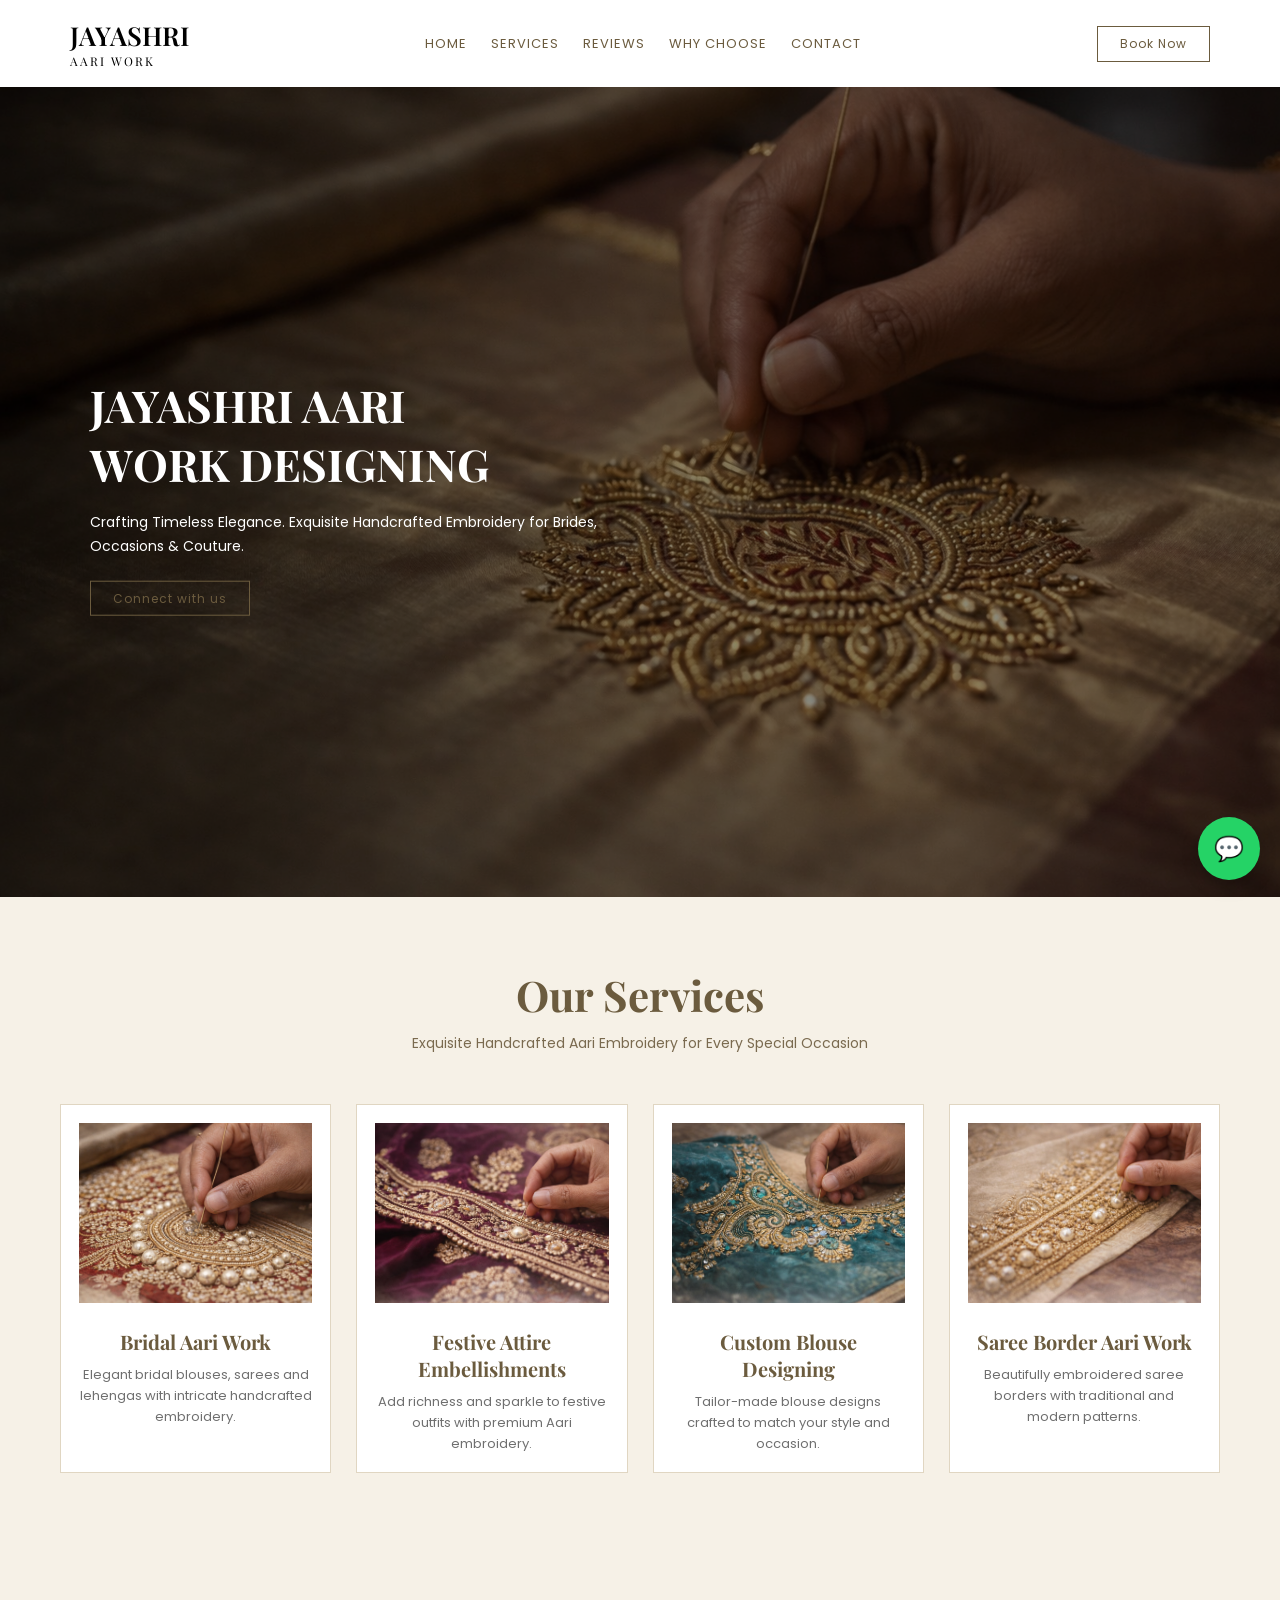
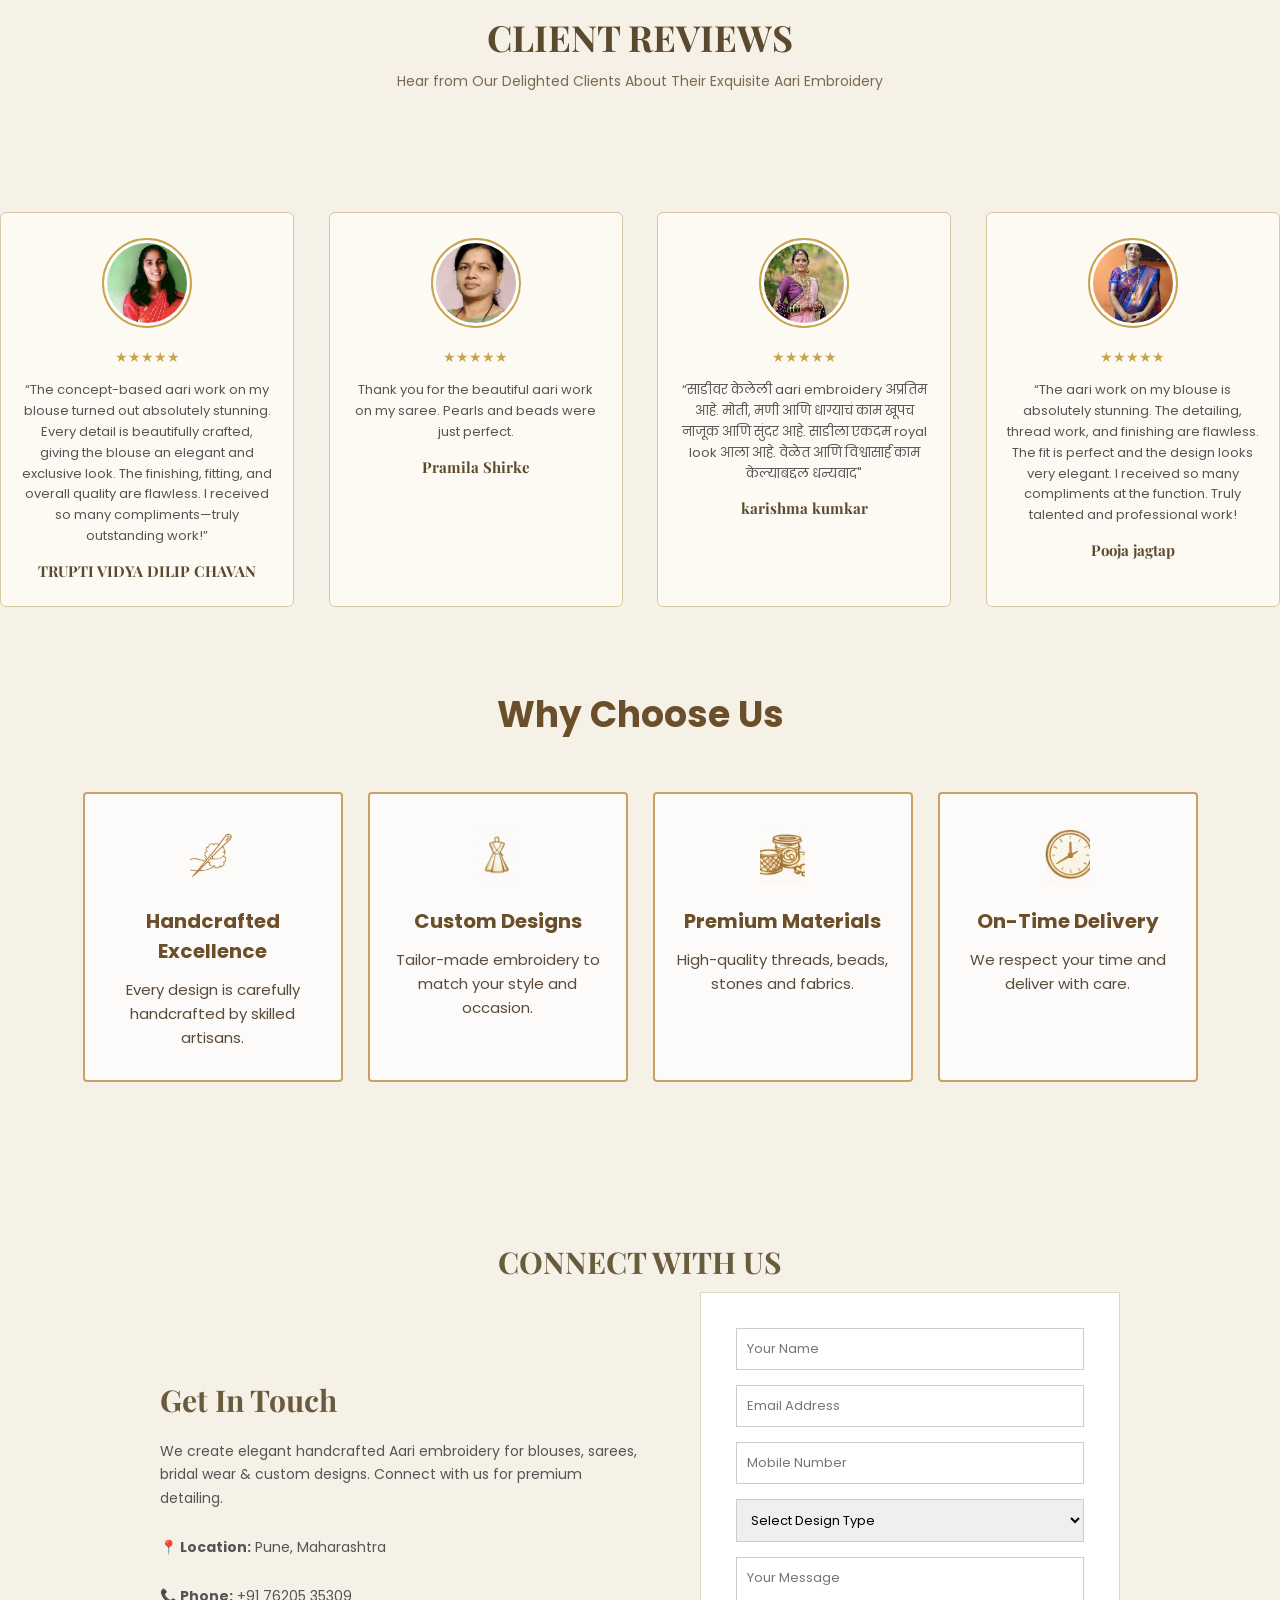
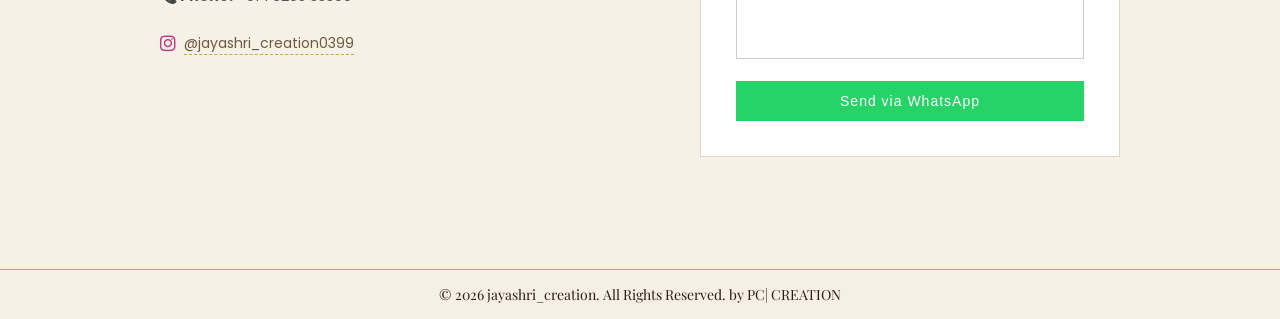
==== commit cb2b4c68: "Work Done" ====
--- a/index.html
+++ b/index.html
@@ -105,13 +105,12 @@
     </section>
 
 
-    <section class="reviews" id="reviews">
-
-        <h2>CLIENT REVIEWS</h2>
-        <p class="subtitle">
-            Hear from Our Delighted Clients About Their Exquisite Aari Embroidery
-        </p>
-
+   <section class="reviews-section" id="reviews">
+  <h2>CLIENT REVIEWS</h2>
+  <p class="subtitle">
+    Hear from Our Delighted Clients About Their Exquisite Aari Embroidery
+  </p>
+</section>
         <div class="reviews-container">
 
             <!-- Review 1 -->
--- a/style.css
+++ b/style.css
@@ -190,12 +190,14 @@
   font-size: 36px;
   color: #5c4a2f;
   margin-bottom: 10px;
+  text-align: center;
 }
 
 .subtitle {
   font-size: 14px;
   color: #7a6a4f;
   margin-bottom: 50px;
+  text-align: center;
 }
 
 /* FLEX CONTAINER – ONE LINE */
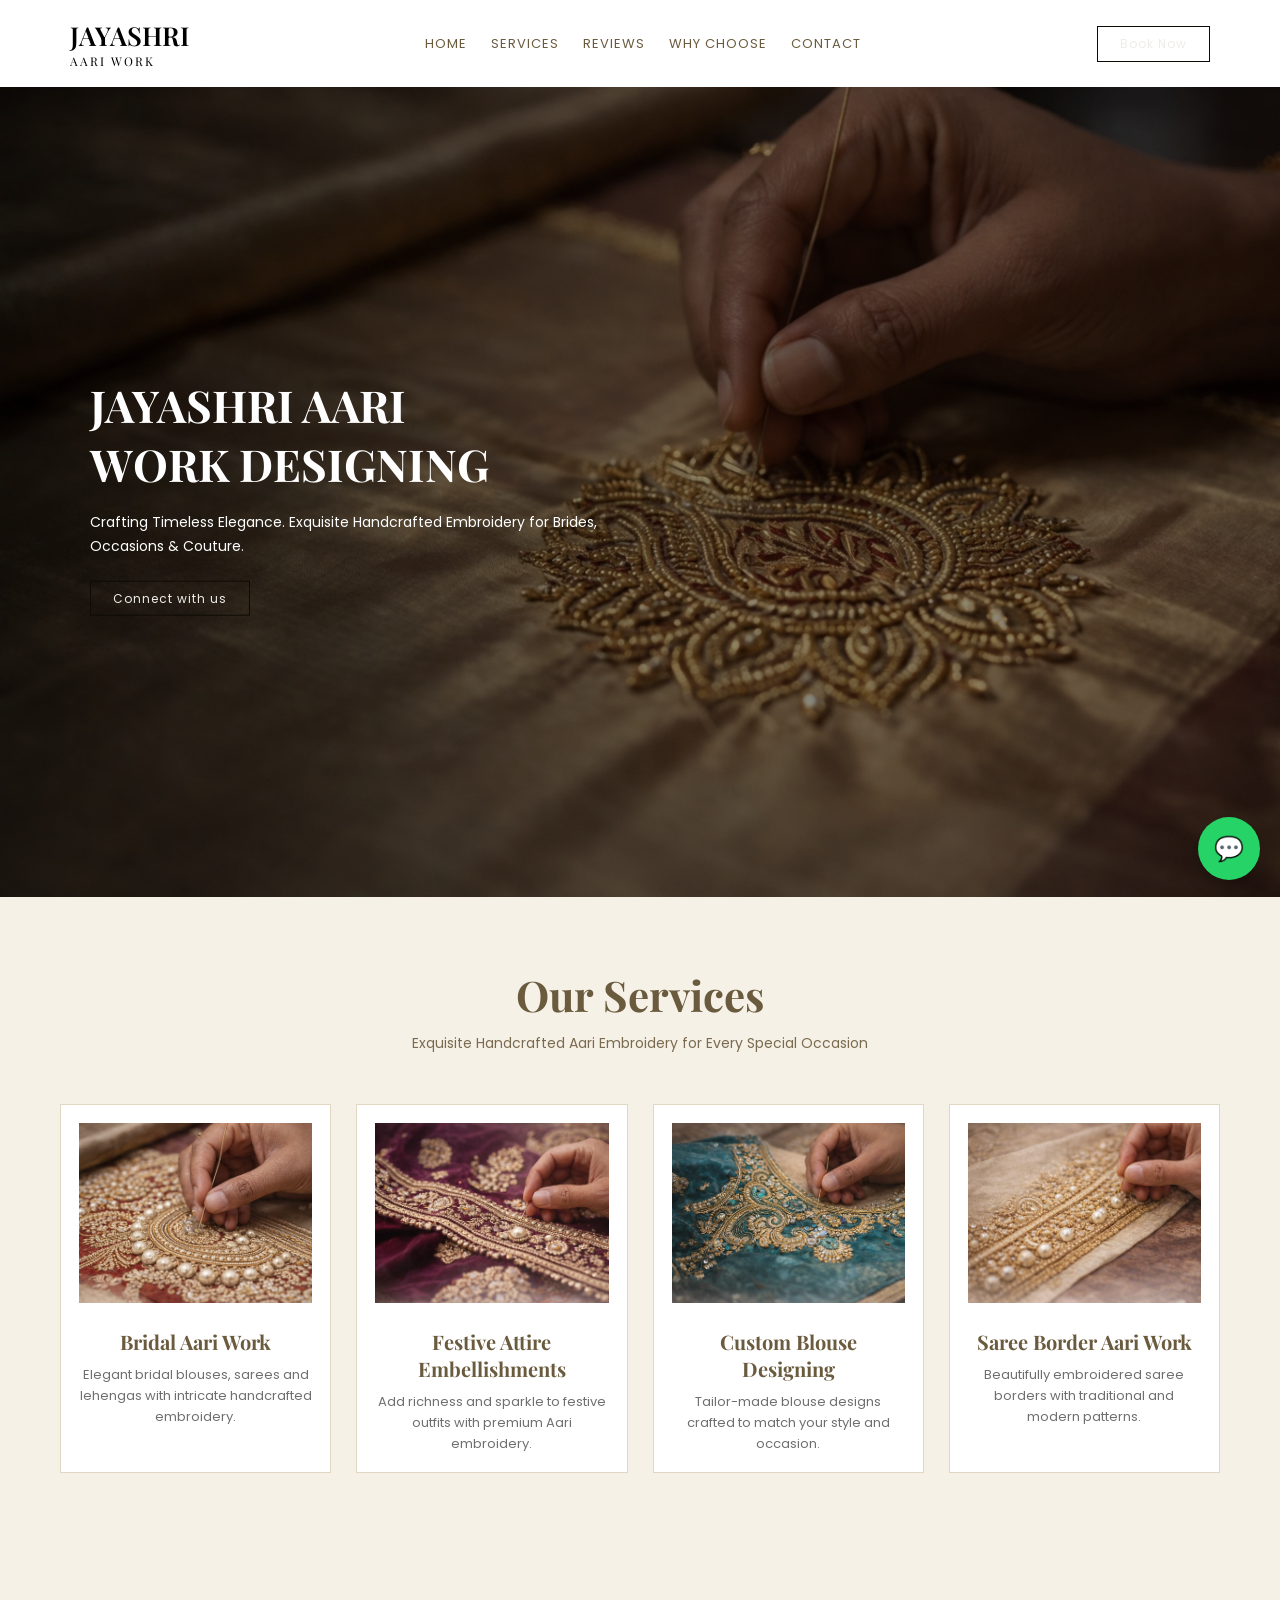
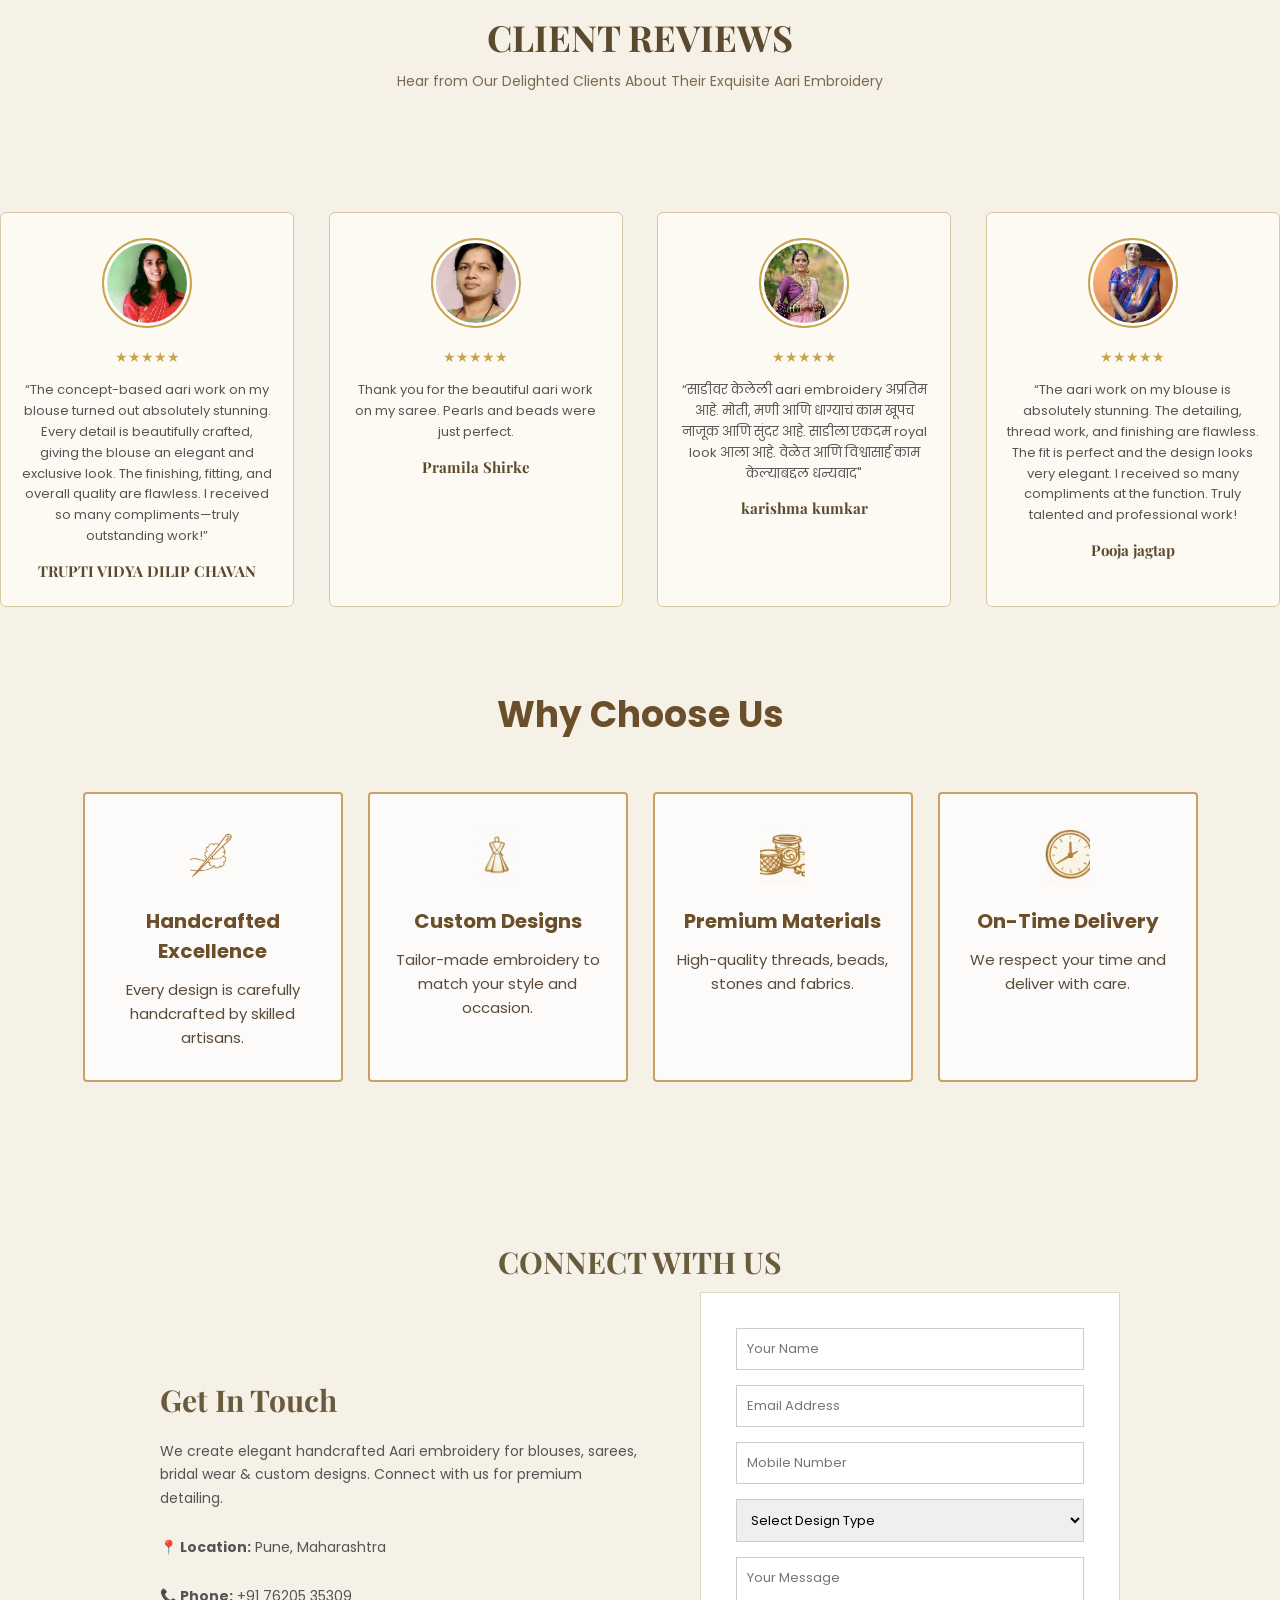
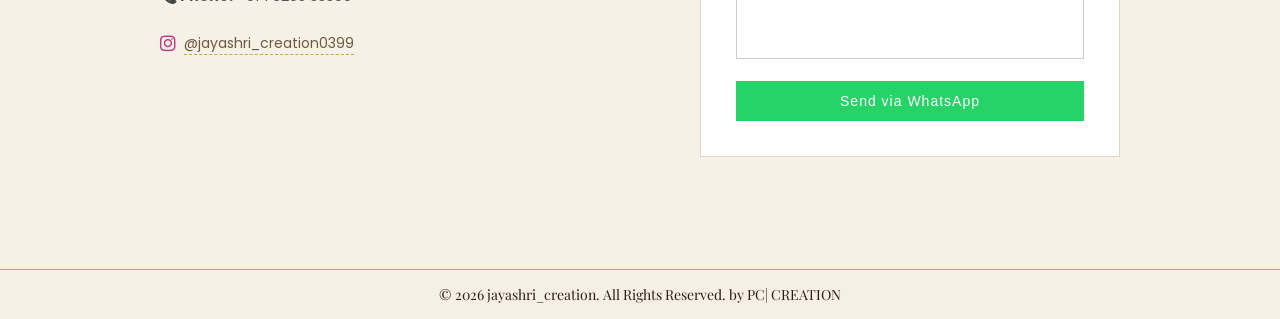
==== commit 01601f4e: "small change" ====
--- a/index.html
+++ b/index.html
@@ -49,7 +49,7 @@
             </p>
         <a href="https://wa.me/917620535309?text=Hello%20Jayashri%20Aari%20Work%20Team%2C%0A%0AI%20am%20interested%20in%20custom%20Aari%20embroidery%20work.%20Please%20share%20details%20about%20designs%2C%20pricing%20and%20availability.%0A%0AThank%20you."
    target="_blank"
-   class="shop-btn">
+   class="shop-btn" >
    Connect with us
 </a>
         </div>
--- a/style.css
+++ b/style.css
@@ -50,9 +50,9 @@
 /* BOOK NOW */
 .shop-btn {
     text-decoration: none;
-    border: 1px solid #6b5b3e;
+    border: 1px solid #0e0b05;
     padding: 8px 22px;
-    color: #6b5b3e;
+    color: #eeece8;
     font-size: 12px;
     letter-spacing: 1px;
 }
